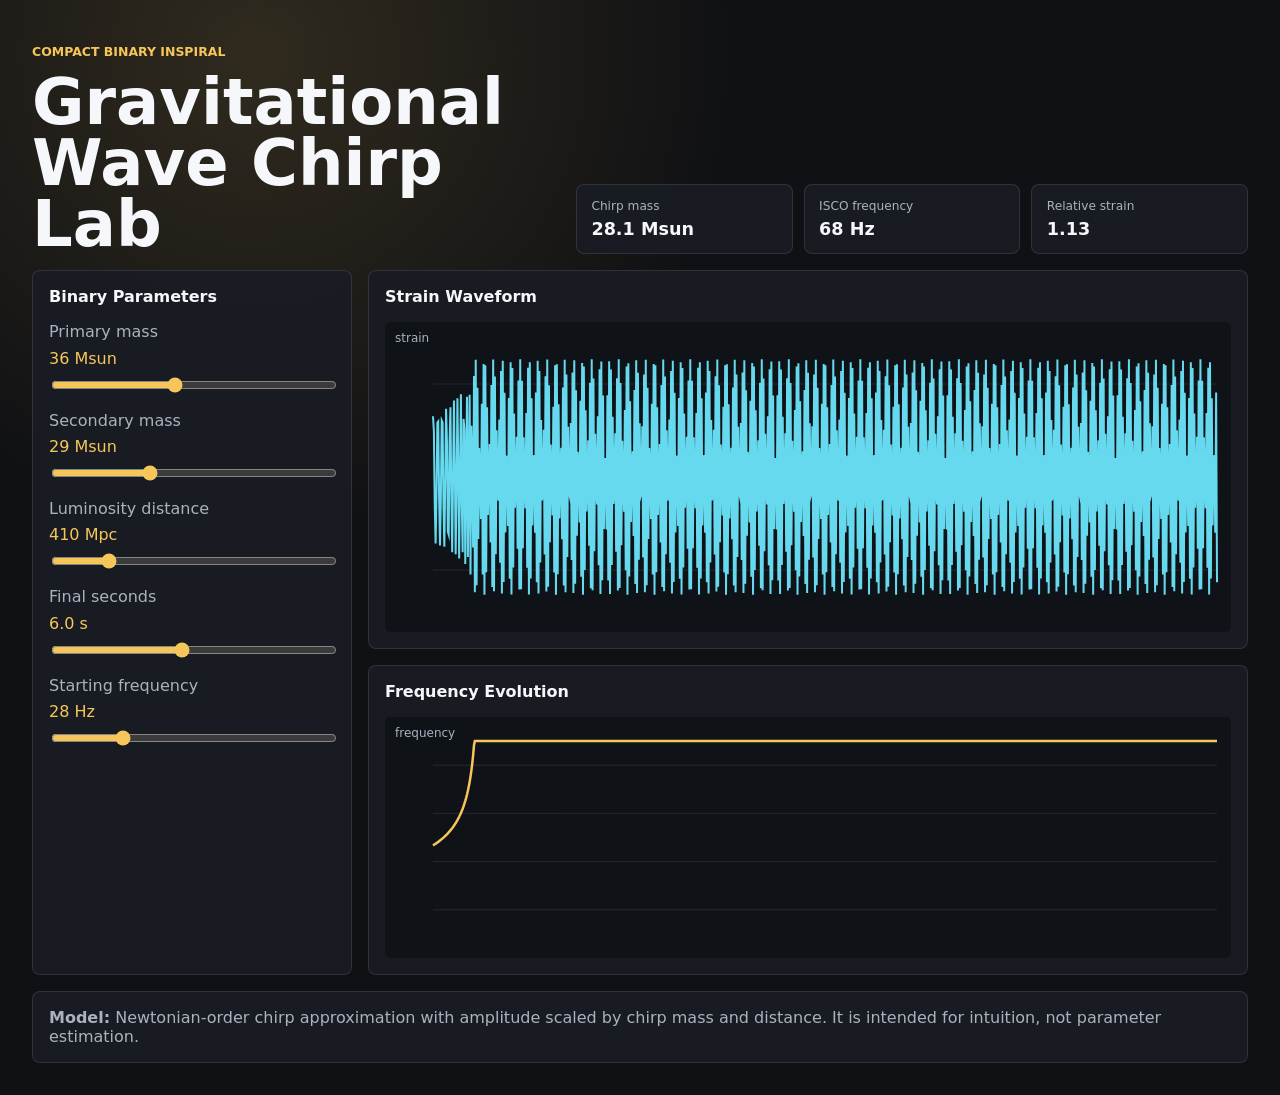
==== index.html @ 458474bb "Initial research lab release" ====
<!doctype html>
<html lang="en">
  <head>
    <meta charset="utf-8">
    <meta name="viewport" content="width=device-width, initial-scale=1">
    <meta name="description" content="Interactive gravitational-wave chirp simulator for compact binary inspirals.">
    <title>Gravitational Wave Chirp Lab</title>
    <link rel="stylesheet" href="assets/css/style.css">
  </head>
  <body>
    <main class="app">
      <section class="hero">
        <div>
          <p class="eyebrow">Compact Binary Inspiral</p>
          <h1>Gravitational Wave Chirp Lab</h1>
        </div>
        <div class="metrics">
          <p><span>Chirp mass</span><strong id="chirpMass">26.1 Msun</strong></p>
          <p><span>ISCO frequency</span><strong id="iscoFrequency">157 Hz</strong></p>
          <p><span>Relative strain</span><strong id="strain">1.00</strong></p>
        </div>
      </section>

      <section class="workspace">
        <aside class="panel">
          <h2>Binary Parameters</h2>
          <label>Primary mass <output id="m1Out">36 Msun</output><input id="m1" type="range" min="3" max="80" value="36" step="1"></label>
          <label>Secondary mass <output id="m2Out">29 Msun</output><input id="m2" type="range" min="3" max="80" value="29" step="1"></label>
          <label>Luminosity distance <output id="distanceOut">410 Mpc</output><input id="distance" type="range" min="50" max="2000" value="410" step="10"></label>
          <label>Final seconds <output id="durationOut">6.0 s</output><input id="duration" type="range" min="1" max="12" value="6" step="0.5"></label>
          <label>Starting frequency <output id="f0Out">28 Hz</output><input id="f0" type="range" min="12" max="80" value="28" step="1"></label>
        </aside>

        <section class="plots">
          <article class="panel">
            <h2>Strain Waveform</h2>
            <canvas id="waveCanvas" width="980" height="360"></canvas>
          </article>
          <article class="panel">
            <h2>Frequency Evolution</h2>
            <canvas id="freqCanvas" width="980" height="280"></canvas>
          </article>
        </section>
      </section>

      <section class="panel notes">
        <p><strong>Model:</strong> Newtonian-order chirp approximation with amplitude scaled by chirp mass and distance. It is intended for intuition, not parameter estimation.</p>
      </section>
    </main>
    <script src="assets/js/app.js"></script>
  </body>
</html>
---- assets/css/style.css ----
:root {
  color-scheme: dark;
  --bg: #101114;
  --panel: #191d24;
  --line: #343946;
  --text: #f5f7fb;
  --muted: #aab2bf;
  --gold: #f6c65b;
  --cyan: #66d9ef;
  --red: #ff6b6b;
}

* { box-sizing: border-box; }

body {
  margin: 0;
  background: radial-gradient(circle at 20% 5%, rgba(246, 198, 91, 0.14), transparent 30rem), var(--bg);
  color: var(--text);
  font-family: Inter, ui-sans-serif, system-ui, sans-serif;
}

.app { padding: clamp(1rem, 3vw, 2rem); }

.hero {
  display: grid;
  grid-template-columns: 1fr minmax(18rem, 42rem);
  gap: 1rem;
  align-items: end;
  margin-bottom: 1rem;
}

.eyebrow {
  color: var(--gold);
  font-size: 0.78rem;
  font-weight: 800;
  text-transform: uppercase;
}

h1 { margin: 0; font-size: clamp(2.2rem, 5vw, 4.8rem); line-height: 0.95; }
h2 { margin: 0 0 1rem; font-size: 1rem; }

.metrics {
  display: grid;
  grid-template-columns: repeat(3, 1fr);
  gap: 0.7rem;
}

.metrics p,
.panel {
  border: 1px solid rgba(255,255,255,0.1);
  border-radius: 8px;
  background: rgba(25, 29, 36, 0.94);
}

.metrics p { margin: 0; padding: 0.9rem; }
.metrics span { display: block; color: var(--muted); font-size: 0.76rem; }
.metrics strong { display: block; margin-top: 0.35rem; font-size: 1.1rem; }

.workspace {
  display: grid;
  grid-template-columns: 20rem 1fr;
  gap: 1rem;
}

.panel { padding: 1rem; overflow: hidden; }

label {
  display: grid;
  gap: 0.45rem;
  margin-bottom: 1rem;
  color: var(--muted);
}

output { color: var(--gold); float: right; }
input { width: 100%; accent-color: var(--gold); }

.plots { display: grid; gap: 1rem; }
canvas { width: 100%; height: auto; display: block; background: #0f1217; border-radius: 6px; }
.notes { margin-top: 1rem; color: var(--muted); }
.notes p { margin: 0; }

@media (max-width: 980px) {
  .hero, .workspace, .metrics { grid-template-columns: 1fr; }
}
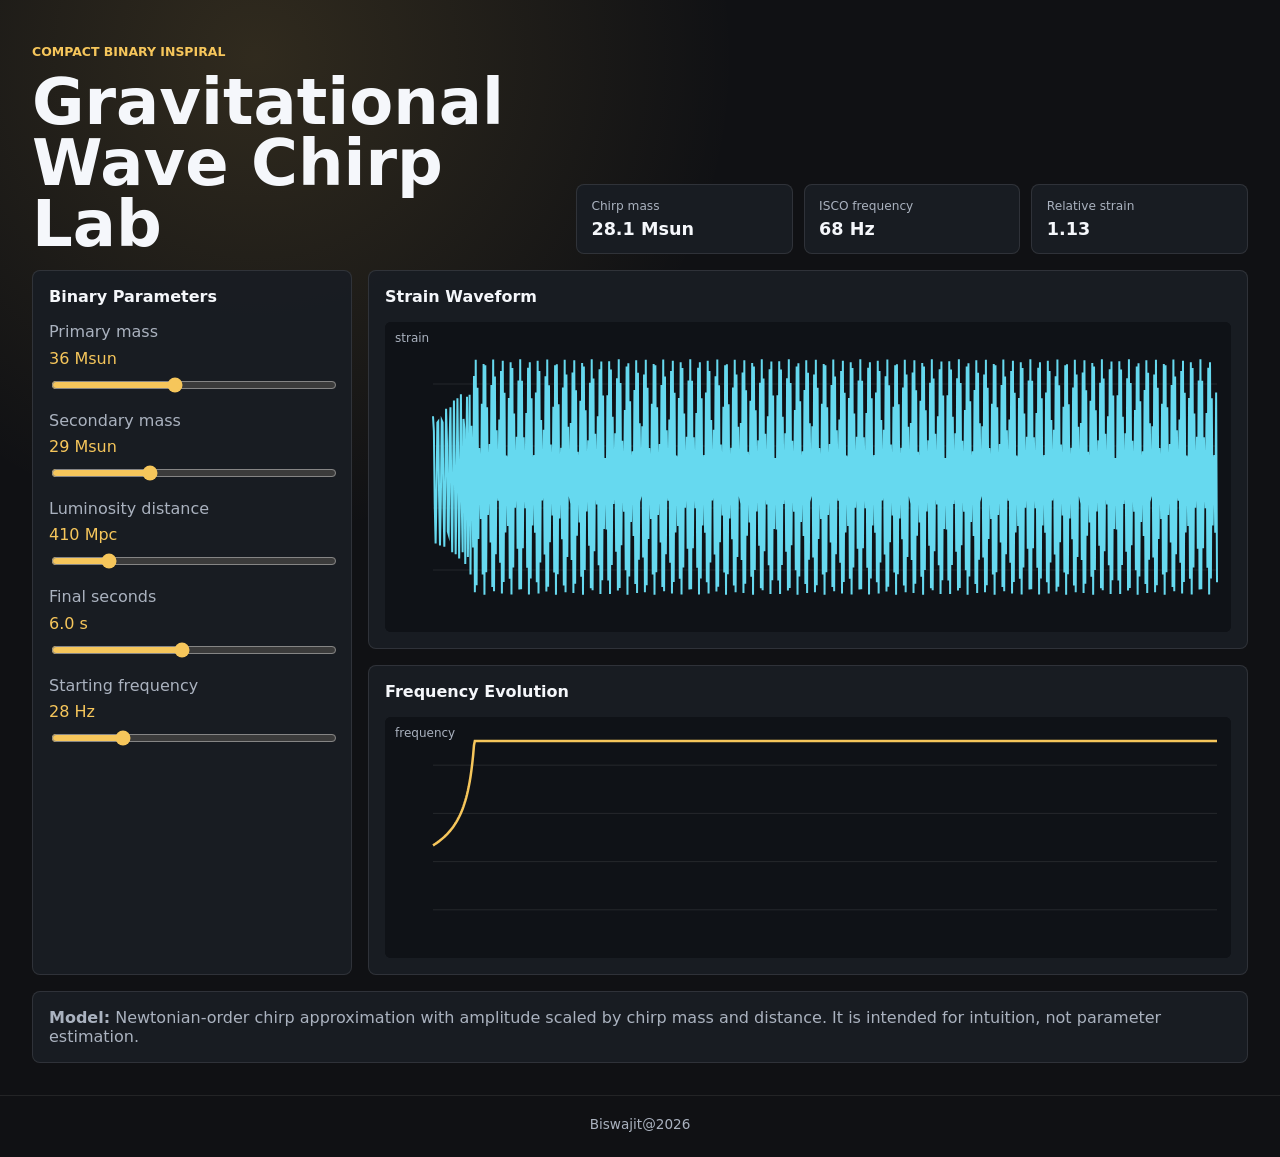
==== commit 86801213: "Add project footer" ====
--- a/index.html
+++ b/index.html
@@ -47,6 +47,7 @@
         <p><strong>Model:</strong> Newtonian-order chirp approximation with amplitude scaled by chirp mass and distance. It is intended for intuition, not parameter estimation.</p>
       </section>
     </main>
+    <footer class="site-footer">Biswajit@2026</footer>
     <script src="assets/js/app.js"></script>
   </body>
 </html>
--- a/assets/css/style.css
+++ b/assets/css/style.css
@@ -79,6 +79,14 @@
 .notes { margin-top: 1rem; color: var(--muted); }
 .notes p { margin: 0; }
 
+.site-footer {
+  padding: 1.2rem clamp(1rem, 3vw, 2rem) 1.6rem;
+  color: var(--muted);
+  font-size: 0.85rem;
+  text-align: center;
+  border-top: 1px solid rgba(255,255,255,0.08);
+}
+
 @media (max-width: 980px) {
   .hero, .workspace, .metrics { grid-template-columns: 1fr; }
 }
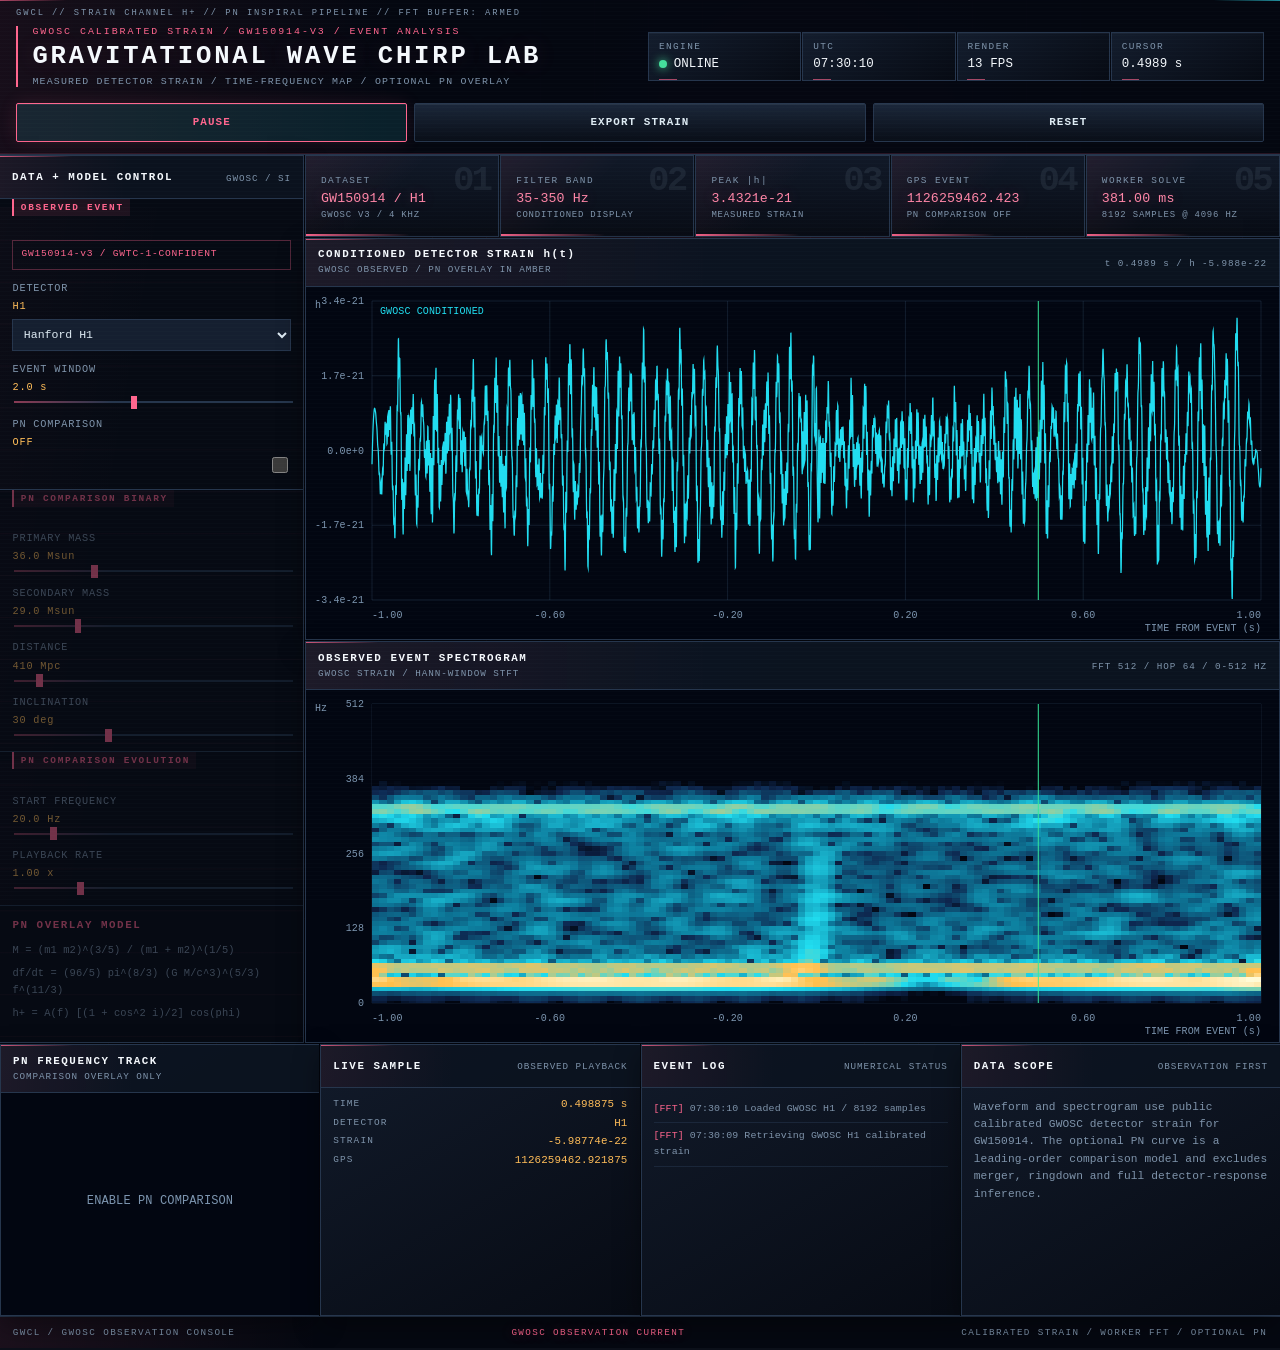
==== commit 498c4160: "Upgrade chirp lab with GWOSC data pipeline" ====
--- a/index.html
+++ b/index.html
@@ -3,51 +3,135 @@
   <head>
     <meta charset="utf-8">
     <meta name="viewport" content="width=device-width, initial-scale=1">
-    <meta name="description" content="Interactive gravitational-wave chirp simulator for compact binary inspirals.">
-    <title>Gravitational Wave Chirp Lab</title>
+    <meta name="theme-color" content="#0b0f19">
+    <meta name="description" content="GWOSC observation-led GW150914 strain laboratory with optional post-Newtonian inspiral comparison.">
+    <title>GW Chirp Lab | GWOSC Observation Console</title>
+    <link rel="icon" href="data:,">
     <link rel="stylesheet" href="assets/css/style.css">
+    <script src="assets/js/app.js" defer></script>
   </head>
   <body>
-    <main class="app">
-      <section class="hero">
-        <div>
-          <p class="eyebrow">Compact Binary Inspiral</p>
-          <h1>Gravitational Wave Chirp Lab</h1>
-        </div>
-        <div class="metrics">
-          <p><span>Chirp mass</span><strong id="chirpMass">26.1 Msun</strong></p>
-          <p><span>ISCO frequency</span><strong id="iscoFrequency">157 Hz</strong></p>
-          <p><span>Relative strain</span><strong id="strain">1.00</strong></p>
-        </div>
-      </section>
+    <div class="instrument">
+      <header class="command-bar">
+        <section class="brand">
+          <p>GWOSC CALIBRATED STRAIN / GW150914-V3 / EVENT ANALYSIS</p>
+          <h1>GRAVITATIONAL WAVE CHIRP LAB</h1>
+          <span>MEASURED DETECTOR STRAIN / TIME-FREQUENCY MAP / OPTIONAL PN OVERLAY</span>
+        </section>
+        <dl class="health">
+          <div><dt>ENGINE</dt><dd><i id="engine-light"></i><span id="engine-state">BOOT</span></dd></div>
+          <div><dt>UTC</dt><dd id="utc">--:--:--</dd></div>
+          <div><dt>RENDER</dt><dd id="fps">-- FPS</dd></div>
+          <div><dt>CURSOR</dt><dd id="cursor-time">-- s</dd></div>
+        </dl>
+        <nav>
+          <button id="play" class="active" type="button">PAUSE</button>
+          <button id="export" type="button">EXPORT STRAIN</button>
+          <button id="reset" type="button">RESET</button>
+        </nav>
+      </header>
 
-      <section class="workspace">
-        <aside class="panel">
-          <h2>Binary Parameters</h2>
-          <label>Primary mass <output id="m1Out">36 Msun</output><input id="m1" type="range" min="3" max="80" value="36" step="1"></label>
-          <label>Secondary mass <output id="m2Out">29 Msun</output><input id="m2" type="range" min="3" max="80" value="29" step="1"></label>
-          <label>Luminosity distance <output id="distanceOut">410 Mpc</output><input id="distance" type="range" min="50" max="2000" value="410" step="10"></label>
-          <label>Final seconds <output id="durationOut">6.0 s</output><input id="duration" type="range" min="1" max="12" value="6" step="0.5"></label>
-          <label>Starting frequency <output id="f0Out">28 Hz</output><input id="f0" type="range" min="12" max="80" value="28" step="1"></label>
+      <main class="layout">
+        <aside class="controls panel">
+          <header><h2>DATA + MODEL CONTROL</h2><span>GWOSC / SI</span></header>
+          <fieldset>
+            <legend>OBSERVED EVENT</legend>
+            <p class="dataset">GW150914-v3 / GWTC-1-CONFIDENT</p>
+            <label>DETECTOR <output id="detector-value">H1</output>
+              <select id="detector">
+                <option value="H1" selected>Hanford H1</option>
+                <option value="L1">Livingston L1</option>
+              </select>
+            </label>
+            <label>EVENT WINDOW <output id="window-value">2.0 s</output>
+              <input id="window" type="range" min="0.5" max="4" step="0.1" value="2">
+            </label>
+            <label>PN COMPARISON <output id="modelOverlay-value">OFF</output>
+              <input id="modelOverlay" type="checkbox">
+            </label>
+          </fieldset>
+          <fieldset class="model-parameters">
+            <legend>PN COMPARISON BINARY</legend>
+            <label>PRIMARY MASS <output id="mass1-value">36.0 Msun</output>
+              <input id="mass1" type="range" min="3" max="120" step="0.1" value="36">
+            </label>
+            <label>SECONDARY MASS <output id="mass2-value">29.0 Msun</output>
+              <input id="mass2" type="range" min="3" max="120" step="0.1" value="29">
+            </label>
+            <label>DISTANCE <output id="distance-value">410 Mpc</output>
+              <input id="distance" type="range" min="10" max="5000" step="10" value="410">
+            </label>
+            <label>INCLINATION <output id="inclination-value">30 deg</output>
+              <input id="inclination" type="range" min="0" max="90" step="1" value="30">
+            </label>
+          </fieldset>
+          <fieldset class="model-parameters">
+            <legend>PN COMPARISON EVOLUTION</legend>
+            <label>START FREQUENCY <output id="startFrequency-value">20.0 Hz</output>
+              <input id="startFrequency" type="range" min="5" max="120" step="0.5" value="20">
+            </label>
+            <label>PLAYBACK RATE <output id="playbackRate-value">1.00 x</output>
+              <input id="playbackRate" type="range" min="0.1" max="4" step="0.05" value="1">
+            </label>
+          </fieldset>
+          <section class="equations model-parameters">
+            <h2>PN OVERLAY MODEL</h2>
+            <p>M = (m1 m2)^(3/5) / (m1 + m2)^(1/5)</p>
+            <p>df/dt = (96/5) pi^(8/3) (G M/c^3)^(5/3) f^(11/3)</p>
+            <p>h+ = A(f) [(1 + cos^2 i)/2] cos(phi)</p>
+          </section>
         </aside>
 
-        <section class="plots">
-          <article class="panel">
-            <h2>Strain Waveform</h2>
-            <canvas id="waveCanvas" width="980" height="360"></canvas>
+        <section class="display">
+          <section class="metrics" aria-label="Derived source quantities">
+            <article><h2>DATASET</h2><strong id="chirp-mass">--</strong><span id="total-mass">GWOSC</span></article>
+            <article><h2>FILTER BAND</h2><strong id="isco">35-350 Hz</strong><span>CONDITIONED DISPLAY</span></article>
+            <article><h2>PEAK |h|</h2><strong id="peak-strain">--</strong><span>MEASURED STRAIN</span></article>
+            <article><h2>GPS EVENT</h2><strong id="final-frequency">--</strong><span id="termination">--</span></article>
+            <article><h2>WORKER SOLVE</h2><strong id="solve-time">-- ms</strong><span id="samples">-- SAMPLES</span></article>
+          </section>
+
+          <article class="plot panel waveform">
+            <header>
+              <div><h2>CONDITIONED DETECTOR STRAIN h(t)</h2><span>GWOSC OBSERVED / PN OVERLAY IN AMBER</span></div>
+              <p id="sample-cursor">--</p>
+            </header>
+            <canvas id="waveform" aria-label="Time-domain gravitational wave strain plot"></canvas>
           </article>
-          <article class="panel">
-            <h2>Frequency Evolution</h2>
-            <canvas id="freqCanvas" width="980" height="280"></canvas>
+          <article class="plot panel spectrogram">
+            <header>
+              <div><h2>OBSERVED EVENT SPECTROGRAM</h2><span>GWOSC STRAIN / HANN-WINDOW STFT</span></div>
+              <p id="spectrogram-meta">--</p>
+            </header>
+            <canvas id="spectrogram" aria-label="Frequency versus time gravitational wave spectrogram"></canvas>
           </article>
         </section>
-      </section>
 
-      <section class="panel notes">
-        <p><strong>Model:</strong> Newtonian-order chirp approximation with amplitude scaled by chirp mass and distance. It is intended for intuition, not parameter estimation.</p>
-      </section>
-    </main>
-    <footer class="site-footer">Biswajit@2026</footer>
-    <script src="assets/js/app.js"></script>
+        <aside class="diagnostics">
+          <article class="plot panel frequency">
+            <header><div><h2>PN FREQUENCY TRACK</h2><span>COMPARISON OVERLAY ONLY</span></div></header>
+            <canvas id="frequency" aria-label="Optional post-Newtonian inspiral frequency evolution"></canvas>
+          </article>
+          <article class="panel data">
+            <header><h2>LIVE SAMPLE</h2><span>OBSERVED PLAYBACK</span></header>
+            <dl>
+              <dt>TIME</dt><dd id="live-time">-- s</dd>
+              <dt>DETECTOR</dt><dd id="live-frequency">--</dd>
+              <dt>STRAIN</dt><dd id="live-strain">--</dd>
+              <dt>GPS</dt><dd id="live-dfdt">--</dd>
+            </dl>
+          </article>
+          <article class="panel log">
+            <header><h2>EVENT LOG</h2><span>NUMERICAL STATUS</span></header>
+            <ol id="events"><li>Initialising inspiral worker...</li></ol>
+          </article>
+          <article class="panel notice">
+            <header><h2>DATA SCOPE</h2><span>OBSERVATION FIRST</span></header>
+            <p>Waveform and spectrogram use public calibrated GWOSC detector strain for GW150914. The optional PN curve is a leading-order comparison model and excludes merger, ringdown and full detector-response inference.</p>
+          </article>
+        </aside>
+      </main>
+      <footer>GWCL / GWOSC OBSERVATION CONSOLE <span id="status">LOADING WORKER</span> CALIBRATED STRAIN / WORKER FFT / OPTIONAL PN</footer>
+    </div>
   </body>
 </html>
--- a/assets/css/style.css
+++ b/assets/css/style.css
@@ -1,92 +1,275 @@
 :root {
   color-scheme: dark;
-  --bg: #101114;
-  --panel: #191d24;
-  --line: #343946;
-  --text: #f5f7fb;
-  --muted: #aab2bf;
-  --gold: #f6c65b;
-  --cyan: #66d9ef;
-  --red: #ff6b6b;
+  --bg: #0b0f19;
+  --panel: #101725;
+  --raised: #151f30;
+  --line: #26364d;
+  --grid: rgba(81, 109, 143, 0.23);
+  --text: #deebf3;
+  --muted: #7f94ab;
+  --cyan: #32d5e6;
+  --amber: #ffbd59;
+  --pink: #ff668e;
+  --green: #45df9c;
+  --mono: "Roboto Mono", "Fira Code", "Cascadia Mono", Consolas, monospace;
 }
 
 * { box-sizing: border-box; }
+html, body { background: var(--bg); margin: 0; min-height: 100%; }
+body { color: var(--text); font-family: Inter, "Segoe UI", Arial, sans-serif; font-size: 14px; }
+.instrument { display: grid; grid-template-rows: auto minmax(0, 1fr) 2rem; min-height: 100vh; }
+.command-bar {
+  align-items: center;
+  background: #080d16;
+  border-bottom: 1px solid var(--line);
+  display: grid;
+  gap: 1rem;
+  grid-template-columns: minmax(25rem, 1fr) minmax(30rem, 0.9fr) auto;
+  padding: .8rem 1rem;
+}
+.brand p { color: var(--cyan); font: .62rem var(--mono); letter-spacing: .2em; margin: 0 0 .3rem; }
+.brand h1 { color: #f5f9fd; font: 600 clamp(1.25rem, 2vw, 1.7rem) var(--mono); letter-spacing: .11em; margin: 0; }
+.brand span { color: var(--muted); display: block; font: .62rem var(--mono); letter-spacing: .12em; margin-top: .3rem; }
+.health { display: grid; gap: 1px; grid-template-columns: repeat(4, 1fr); margin: 0; }
+.health div { background: var(--panel); border: 1px solid var(--line); padding: .52rem .62rem; }
+.health dt, .metrics h2 { color: var(--muted); font: .59rem var(--mono); letter-spacing: .15em; margin-bottom: .32rem; }
+.health dd { align-items: center; color: #f5f9fd; display: flex; font: .78rem var(--mono); gap: .42rem; margin: 0; white-space: nowrap; }
+#engine-light { background: var(--muted); border-radius: 50%; display: inline-block; height: .5rem; width: .5rem; }
+#engine-light.online { background: var(--green); box-shadow: 0 0 10px var(--green); }
+#engine-light.busy { background: var(--amber); box-shadow: 0 0 10px var(--amber); }
+#engine-light.failed { background: var(--pink); }
+nav { display: grid; gap: .4rem; grid-template-columns: repeat(3, auto); }
+button {
+  background: var(--raised); border: 1px solid var(--line); border-radius: 2px; color: var(--text);
+  cursor: pointer; font: 700 .68rem var(--mono); height: 2.45rem; letter-spacing: .1em; padding: 0 .8rem;
+}
+button:hover { border-color: var(--cyan); }
+button.active { border-color: var(--cyan); color: var(--cyan); background: rgba(50, 213, 230, .12); }
+.layout { display: grid; gap: 1px; grid-template-columns: 19.5rem minmax(40rem, 1fr) 21rem; min-height: 0; }
+.panel { background: var(--panel); border: 1px solid var(--line); min-width: 0; }
+.panel header {
+  align-items: center; background: rgba(21,31,48,.76); border-bottom: 1px solid var(--line);
+  display: flex; justify-content: space-between; min-height: 2.65rem; padding: .6rem .75rem;
+}
+.panel h2 { color: #f5f9fd; font: 600 .68rem var(--mono); letter-spacing: .14em; margin: 0; }
+.panel header span, .panel header p { color: var(--muted); font: .58rem var(--mono); letter-spacing: .1em; margin: .12rem 0 0; }
+.controls { background: #080d16; border-left: 0; overflow: auto; }
+fieldset { border: 0; border-bottom: 1px solid var(--line); margin: 0; padding: .82rem .78rem; }
+legend { color: var(--cyan); font: 600 .59rem var(--mono); letter-spacing: .18em; padding: 0; }
+label { color: var(--muted); display: grid; font: .64rem var(--mono); gap: .38rem; letter-spacing: .08em; margin-top: .78rem; }
+output { color: var(--amber); float: right; font-variant-numeric: tabular-nums; }
+input[type=range] { appearance: none; background: var(--line); height: 2px; width: 100%; }
+input[type=range]::-webkit-slider-thumb { appearance: none; background: var(--cyan); height: .82rem; width: .42rem; }
+input[type=range]::-moz-range-thumb { background: var(--cyan); border: 0; border-radius: 0; height: .82rem; width: .42rem; }
+select {
+  background: var(--raised); border: 1px solid var(--line); color: var(--text); font: .72rem var(--mono);
+  height: 2rem; padding: 0 .4rem; width: 100%;
+}
+.equations { padding: .85rem .78rem; }
+.equations h2 { color: var(--cyan); margin-bottom: .65rem; }
+.equations p { color: var(--muted); font: .65rem/1.6 var(--mono); margin: .42rem 0; }
+.display { display: grid; gap: 1px; grid-template-rows: auto minmax(17rem, 1fr) minmax(17rem, 1fr); min-height: 0; }
+.metrics { background: #080d16; display: grid; gap: 1px; grid-template-columns: repeat(5, 1fr); }
+.metrics article { background: var(--panel); border: 1px solid var(--line); padding: .68rem .76rem; }
+.metrics strong { color: var(--cyan); display: block; font: 500 clamp(.83rem, 1vw, 1.03rem) var(--mono); white-space: nowrap; }
+.metrics span { color: var(--muted); display: block; font: .56rem var(--mono); letter-spacing: .09em; margin-top: .25rem; white-space: nowrap; }
+.plot { display: grid; grid-template-rows: auto minmax(0, 1fr); min-height: 0; }
+canvas { contain: strict; display: block; height: 100%; min-height: 0; width: 100%; }
+.diagnostics { display: grid; gap: 1px; grid-template-rows: minmax(15rem, 1fr) auto minmax(11rem, .8fr) auto; min-height: 0; }
+.diagnostics .panel { border-right: 0; }
+.data dl { display: grid; font-family: var(--mono); grid-template-columns: auto 1fr; margin: 0; padding: .65rem .75rem; row-gap: .42rem; }
+.data dt { color: var(--muted); font-size: .59rem; letter-spacing: .12em; }
+.data dd { color: var(--amber); font-size: .68rem; margin: 0; text-align: right; }
+.log { display: grid; grid-template-rows: auto minmax(0,1fr); min-height: 0; }
+.log ol { color: var(--muted); font: .62rem/1.65 var(--mono); list-style: none; margin: 0; overflow: auto; padding: .55rem .75rem; }
+.log li { border-bottom: 1px solid rgba(38,54,77,.55); padding: .3rem 0; }
+.log li::before { color: var(--green); content: "> "; }
+.notice p { color: var(--muted); font-size: .7rem; line-height: 1.55; margin: 0; padding: .7rem .75rem; }
+footer {
+  align-items: center; background: #080d16; border-top: 1px solid var(--line); color: var(--muted);
+  display: flex; font: .58rem var(--mono); justify-content: space-between; letter-spacing: .15em; padding: 0 .8rem;
+}
+footer span { color: var(--cyan); }
+@media (max-width: 1300px) {
+  .command-bar { grid-template-columns: 1fr 1fr; }
+  nav { grid-column: 1 / -1; }
+  .layout { grid-template-columns: 19rem 1fr; }
+  .diagnostics { grid-column: 1 / -1; grid-template-columns: repeat(4, 1fr); grid-template-rows: 17rem; }
+}
+@media (max-width: 900px) {
+  .command-bar, .layout, .diagnostics { display: block; }
+  .health, .metrics { grid-template-columns: repeat(2, 1fr); margin-top: .8rem; }
+  nav { margin-top: .8rem; }
+  .plot canvas { height: 19rem; }
+}
 
+:root {
+  --accent: #ff668e;
+  --accent-rgb: 255, 102, 142;
+  --console-black: #050811;
+}
 body {
-  margin: 0;
-  background: radial-gradient(circle at 20% 5%, rgba(246, 198, 91, 0.14), transparent 30rem), var(--bg);
-  color: var(--text);
-  font-family: Inter, ui-sans-serif, system-ui, sans-serif;
-}
-
-.app { padding: clamp(1rem, 3vw, 2rem); }
-
-.hero {
-  display: grid;
-  grid-template-columns: 1fr minmax(18rem, 42rem);
-  gap: 1rem;
-  align-items: end;
-  margin-bottom: 1rem;
-}
-
-.eyebrow {
-  color: var(--gold);
-  font-size: 0.78rem;
-  font-weight: 800;
-  text-transform: uppercase;
-}
-
-h1 { margin: 0; font-size: clamp(2.2rem, 5vw, 4.8rem); line-height: 0.95; }
-h2 { margin: 0 0 1rem; font-size: 1rem; }
-
-.metrics {
-  display: grid;
-  grid-template-columns: repeat(3, 1fr);
-  gap: 0.7rem;
-}
-
-.metrics p,
+  background: var(--console-black);
+  font-family: var(--mono);
+  letter-spacing: .008em;
+}
+body::before {
+  background: repeating-linear-gradient(0deg, rgba(169,213,229,.024) 0, rgba(169,213,229,.024) 1px, transparent 1px, transparent 4px);
+  content: "";
+  inset: 0;
+  mix-blend-mode: screen;
+  opacity: .44;
+  pointer-events: none;
+  position: fixed;
+  z-index: 90;
+}
+.instrument {
+  background:
+    radial-gradient(circle at 63% 11%, rgba(var(--accent-rgb),.12), transparent 29rem),
+    radial-gradient(circle at 82% 75%, rgba(50,213,230,.055), transparent 31rem),
+    linear-gradient(90deg, rgba(var(--accent-rgb),.035) 1px, transparent 1px) 0 0 / 54px 54px,
+    linear-gradient(rgba(var(--accent-rgb),.026) 1px, transparent 1px) 0 0 / 54px 54px,
+    var(--console-black);
+  isolation: isolate;
+  position: relative;
+}
+.instrument::after {
+  background:
+    linear-gradient(90deg, var(--accent), transparent 22%) left top / 19rem 1px no-repeat,
+    linear-gradient(270deg, var(--cyan), transparent 22%) right top / 19rem 1px no-repeat;
+  content: "";
+  inset: 0;
+  opacity: .65;
+  pointer-events: none;
+  position: absolute;
+  z-index: 5;
+}
+.command-bar {
+  background: linear-gradient(90deg, rgba(var(--accent-rgb),.075), transparent 31%), rgba(5,8,17,.98);
+  box-shadow: inset 0 -1px 0 rgba(var(--accent-rgb),.14), 0 10px 30px rgba(0,0,0,.34);
+  padding-top: 1.62rem;
+  position: relative;
+}
+.command-bar::before {
+  color: var(--muted);
+  content: "GWCL // STRAIN CHANNEL H+ // PN INSPIRAL PIPELINE // FFT BUFFER: ARMED";
+  font: .55rem var(--mono);
+  left: 1rem;
+  letter-spacing: .22em;
+  position: absolute;
+  top: .48rem;
+}
+.brand {
+  border-left: 2px solid var(--accent);
+  padding-left: .9rem;
+}
+.brand p, .equations h2 { color: var(--accent); }
+.brand h1 { text-shadow: 0 0 23px rgba(var(--accent-rgb),.14); }
+.health div {
+  background: linear-gradient(145deg, rgba(21,31,48,.9), rgba(7,11,20,.95));
+  box-shadow: inset 0 1px 0 rgba(200,220,235,.045);
+  position: relative;
+}
+.health div::after {
+  background: var(--accent);
+  bottom: 0;
+  content: "";
+  height: 1px;
+  left: .62rem;
+  opacity: .62;
+  position: absolute;
+  width: 1.1rem;
+}
+button {
+  background: linear-gradient(180deg, rgba(28,40,59,.97), rgba(9,14,24,.98));
+  box-shadow: inset 0 1px 0 rgba(210,230,238,.07);
+}
+button.active, button:hover {
+  border-color: var(--accent);
+  box-shadow: 0 0 18px rgba(var(--accent-rgb),.12), inset 0 1px 0 rgba(230,240,246,.08);
+  color: var(--accent);
+}
 .panel {
-  border: 1px solid rgba(255,255,255,0.1);
-  border-radius: 8px;
-  background: rgba(25, 29, 36, 0.94);
-}
-
-.metrics p { margin: 0; padding: 0.9rem; }
-.metrics span { display: block; color: var(--muted); font-size: 0.76rem; }
-.metrics strong { display: block; margin-top: 0.35rem; font-size: 1.1rem; }
-
-.workspace {
-  display: grid;
-  grid-template-columns: 20rem 1fr;
-  gap: 1rem;
-}
-
-.panel { padding: 1rem; overflow: hidden; }
-
-label {
-  display: grid;
-  gap: 0.45rem;
-  margin-bottom: 1rem;
-  color: var(--muted);
-}
-
-output { color: var(--gold); float: right; }
-input { width: 100%; accent-color: var(--gold); }
-
-.plots { display: grid; gap: 1rem; }
-canvas { width: 100%; height: auto; display: block; background: #0f1217; border-radius: 6px; }
-.notes { margin-top: 1rem; color: var(--muted); }
-.notes p { margin: 0; }
-
-.site-footer {
-  padding: 1.2rem clamp(1rem, 3vw, 2rem) 1.6rem;
-  color: var(--muted);
-  font-size: 0.85rem;
-  text-align: center;
-  border-top: 1px solid rgba(255,255,255,0.08);
-}
-
-@media (max-width: 980px) {
-  .hero, .workspace, .metrics { grid-template-columns: 1fr; }
-}
+  background: linear-gradient(150deg, rgba(18,27,43,.98), rgba(7,11,20,.98));
+  box-shadow: inset 0 1px 0 rgba(185,210,224,.035), 0 10px 25px rgba(0,0,0,.38);
+  overflow: hidden;
+  position: relative;
+}
+.panel::before {
+  background: linear-gradient(90deg, var(--accent), transparent 4.5rem);
+  content: "";
+  height: 1px;
+  left: 0;
+  opacity: .78;
+  position: absolute;
+  top: 0;
+  width: 7.5rem;
+  z-index: 1;
+}
+.panel header {
+  background: linear-gradient(90deg, rgba(var(--accent-rgb),.07), transparent 42%), rgba(12,19,32,.9);
+}
+.controls {
+  background: linear-gradient(rgba(var(--accent-rgb),.026) 1px, transparent 1px) 0 0 / 100% 2.62rem, #060a13;
+  scrollbar-color: var(--line) var(--console-black);
+  scrollbar-width: thin;
+}
+fieldset { background: linear-gradient(100deg, rgba(var(--accent-rgb),.024), transparent 49%); }
+legend {
+  background: rgba(var(--accent-rgb),.095);
+  border-left: 2px solid var(--accent);
+  color: var(--accent);
+  padding: .18rem .4rem;
+}
+input[type=range] { background: linear-gradient(90deg, rgba(var(--accent-rgb),.52), var(--line) 35%); }
+input[type=range]::-webkit-slider-thumb { background: var(--accent); }
+input[type=range]::-moz-range-thumb { background: var(--accent); }
+.metrics { counter-reset: gw-metric; }
+.metrics article {
+  background: linear-gradient(135deg, rgba(var(--accent-rgb),.075), transparent 46%), linear-gradient(180deg, rgba(17,25,40,.98), rgba(8,12,21,.98));
+  min-height: 5.08rem;
+  overflow: hidden;
+  padding-left: .94rem;
+  position: relative;
+}
+.metrics article::before {
+  color: rgba(127,148,171,.13);
+  content: "0" counter(gw-metric);
+  counter-increment: gw-metric;
+  font: 700 2.24rem var(--mono);
+  letter-spacing: -.08em;
+  position: absolute;
+  right: .5rem;
+  top: .22rem;
+}
+.metrics article::after {
+  background: linear-gradient(90deg, var(--accent), transparent);
+  bottom: 0;
+  content: "";
+  height: 2px;
+  left: 0;
+  position: absolute;
+  width: 54%;
+}
+.metrics strong {
+  color: #ff86a7;
+  position: relative;
+  text-shadow: 0 0 13px rgba(var(--accent-rgb),.27);
+  z-index: 1;
+}
+canvas {
+  background: radial-gradient(circle at center, rgba(var(--accent-rgb),.027), transparent 70%);
+  filter: contrast(1.05) saturate(1.1);
+}
+.log li::before { content: "[FFT] "; color: var(--accent); }
+footer {
+  background: linear-gradient(90deg, rgba(var(--accent-rgb),.09), transparent 25%), var(--console-black);
+  box-shadow: 0 -8px 22px rgba(0,0,0,.26);
+}
+footer span { color: var(--accent); text-shadow: 0 0 12px rgba(var(--accent-rgb),.36); }
+@media (max-width: 900px) { .command-bar { padding-top: 1.95rem; } }
+/* Observation/model separation */
+.dataset { border:1px solid rgba(255,102,147,.3); color:var(--accent,#ff6693); font:.6rem/1.55 var(--mono); letter-spacing:.08em; margin:.68rem 0 .35rem; padding:.42rem .5rem; }
+.model-parameters { opacity:.43; transition:opacity .16s ease; }
+.model-parameters.active { opacity:1; }
+input[type="checkbox"] { accent-color:var(--accent,#ff6693); height:1rem; justify-self:end; width:1rem; }
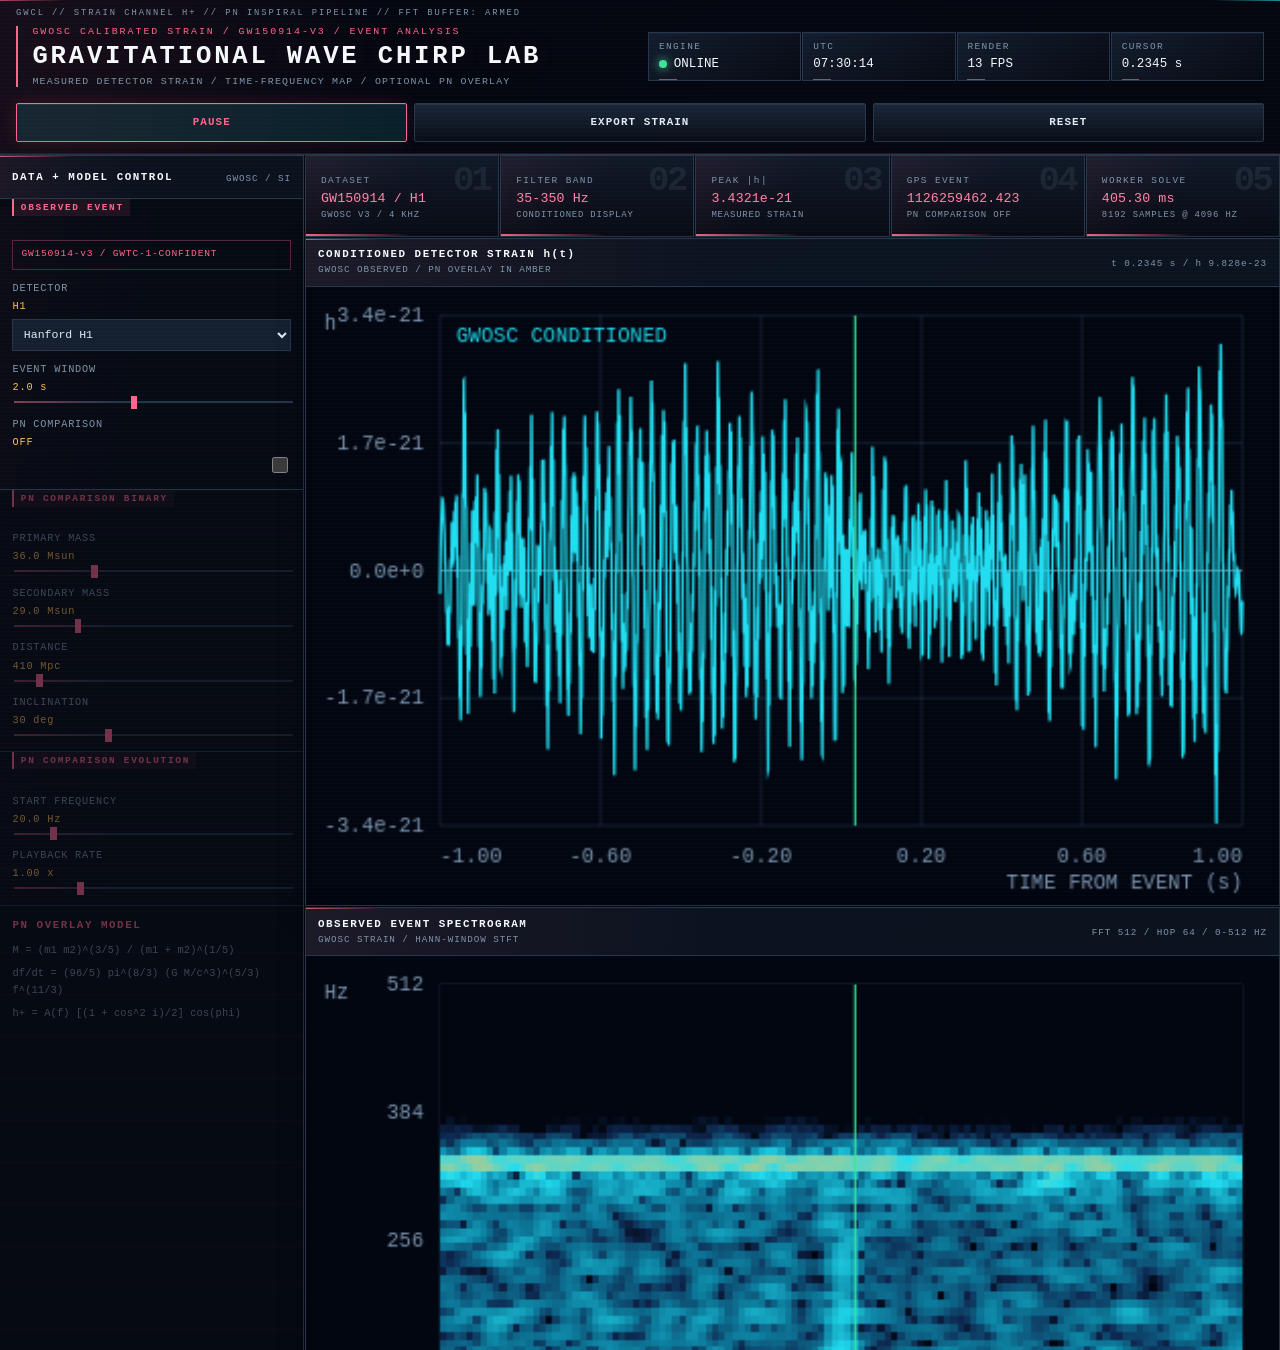
==== commit db0509eb: "Add portfolio, GitHub, LinkedIn and ORCID links to footer" ====
--- a/index.html
+++ b/index.html
@@ -131,7 +131,14 @@
           </article>
         </aside>
       </main>
-      <footer>GWCL / GWOSC OBSERVATION CONSOLE <span id="status">LOADING WORKER</span> CALIBRATED STRAIN / WORKER FFT / OPTIONAL PN</footer>
+      <footer>GWCL / GWOSC OBSERVATION CONSOLE <span id="status">LOADING WORKER</span> CALIBRATED STRAIN / WORKER FFT / OPTIONAL PN
+        <nav class="site-links">
+          <a href="https://biswajit1999.github.io/Biswajit_Jana.github.io/" target="_blank" rel="noopener">PORTFOLIO</a>
+          <a href="https://github.com/Biswajit1999" target="_blank" rel="noopener">GITHUB</a>
+          <a href="https://www.linkedin.com/in/biswajit-jana-27011a151/" target="_blank" rel="noopener">LINKEDIN</a>
+          <a href="https://orcid.org/0009-0002-2411-1891" target="_blank" rel="noopener">ORCID</a>
+        </nav>
+      </footer>
     </div>
   </body>
 </html>
--- a/assets/css/style.css
+++ b/assets/css/style.css
@@ -90,6 +90,7 @@
   display: flex; font: .58rem var(--mono); justify-content: space-between; letter-spacing: .15em; padding: 0 .8rem;
 }
 footer span { color: var(--cyan); }
+.site-links { display: flex; gap: .8rem; } .site-links a { color: var(--muted); text-decoration: none; } .site-links a:hover { color: var(--cyan); }
 @media (max-width: 1300px) {
   .command-bar { grid-template-columns: 1fr 1fr; }
   nav { grid-column: 1 / -1; }
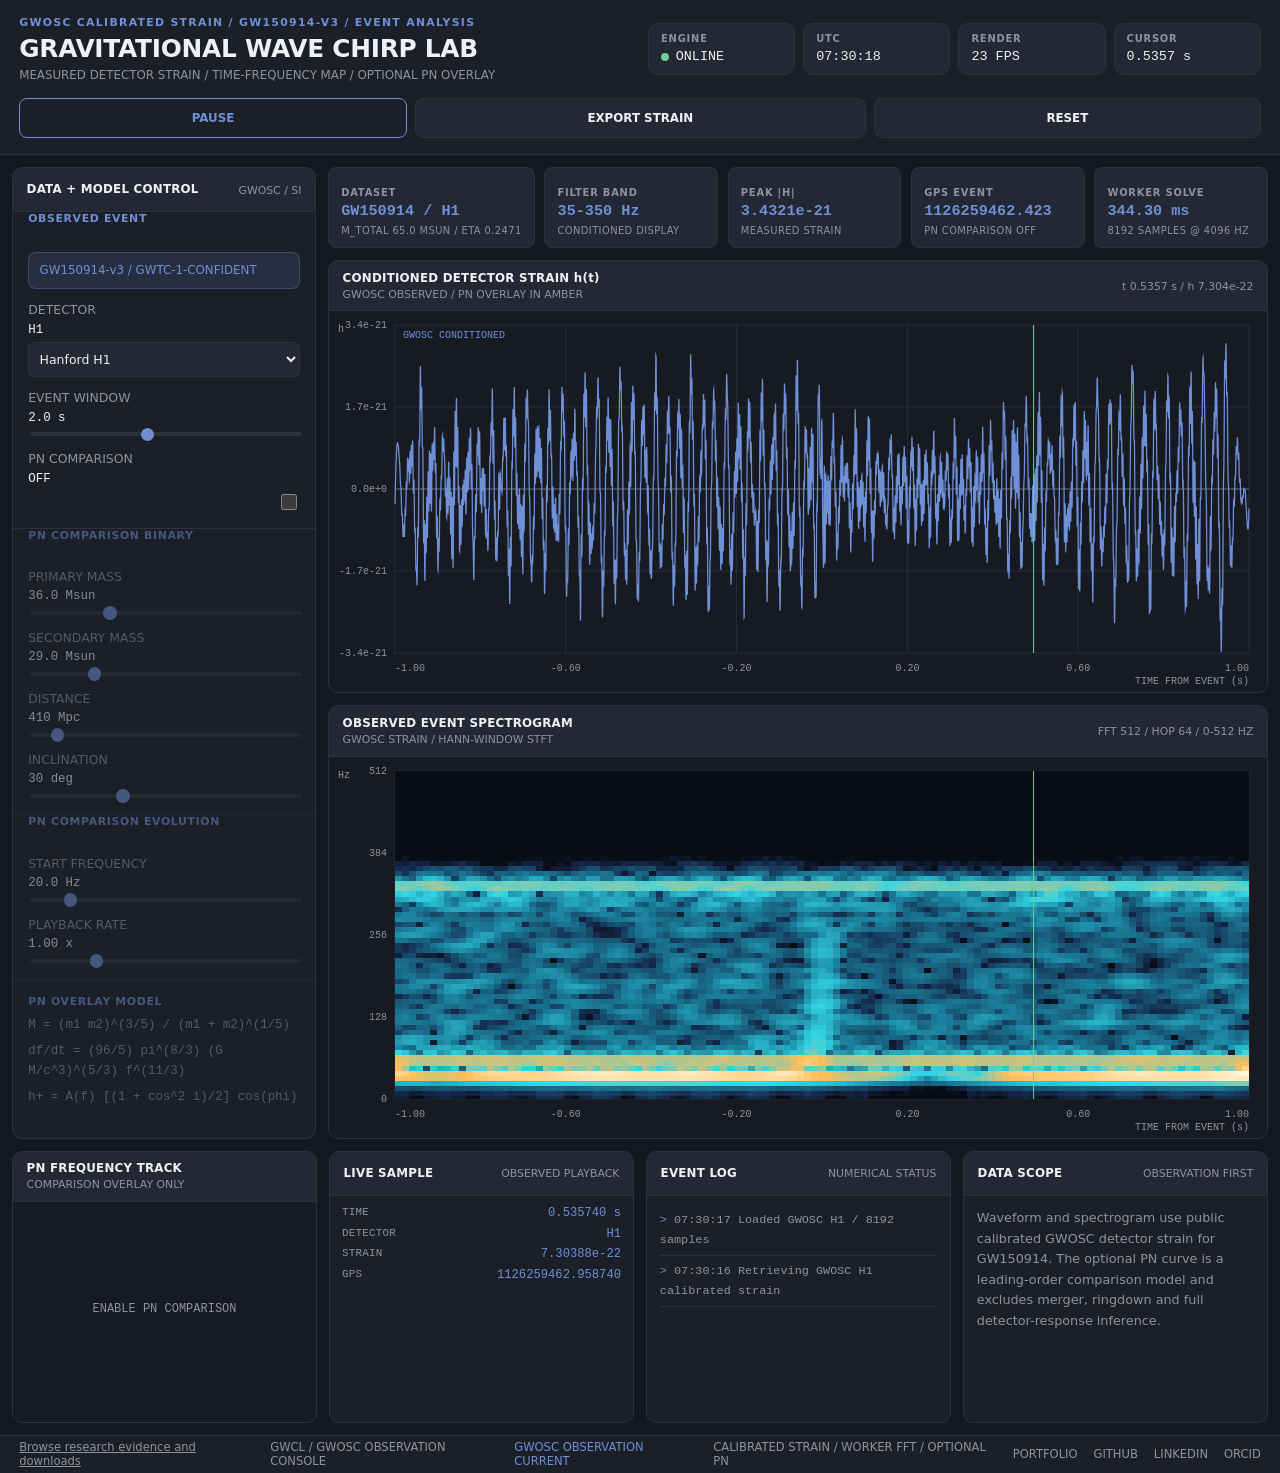
==== commit 9b37300f: "Make the research figures and data downloadable from an evidence browser" ====
--- a/index.html
+++ b/index.html
@@ -131,7 +131,9 @@
           </article>
         </aside>
       </main>
-      <footer>GWCL / GWOSC OBSERVATION CONSOLE <span id="status">LOADING WORKER</span> CALIBRATED STRAIN / WORKER FFT / OPTIONAL PN
+      <footer>
+  <p><a href="evidence.html" style="color:inherit;text-decoration:underline">Browse research evidence and downloads</a></p>
+GWCL / GWOSC OBSERVATION CONSOLE <span id="status">LOADING WORKER</span> CALIBRATED STRAIN / WORKER FFT / OPTIONAL PN
         <nav class="site-links">
           <a href="https://biswajit1999.github.io/Biswajit_Jana.github.io/" target="_blank" rel="noopener">PORTFOLIO</a>
           <a href="https://github.com/Biswajit1999" target="_blank" rel="noopener">GITHUB</a>
--- a/assets/css/style.css
+++ b/assets/css/style.css
@@ -1,96 +1,119 @@
 :root {
   color-scheme: dark;
-  --bg: #0b0f19;
-  --panel: #101725;
-  --raised: #151f30;
-  --line: #26364d;
-  --grid: rgba(81, 109, 143, 0.23);
-  --text: #deebf3;
-  --muted: #7f94ab;
-  --cyan: #32d5e6;
-  --amber: #ffbd59;
-  --pink: #ff668e;
-  --green: #45df9c;
-  --mono: "Roboto Mono", "Fira Code", "Cascadia Mono", Consolas, monospace;
+  --bg: #14171d;
+  --panel: #1b1f27;
+  --raised: #232834;
+  --line: #2c313d;
+  --text: #eef1f6;
+  --muted: #8b93a3;
+  --cyan: #6f8fd6;
+  --amber: #f2b866;
+  --pink: #e8778a;
+  --green: #6fcf97;
+  --sans: "Inter", "Segoe UI", system-ui, -apple-system, Arial, sans-serif;
+  --mono: "IBM Plex Mono", "Roboto Mono", "Fira Code", Consolas, monospace;
 }
 
 * { box-sizing: border-box; }
 html, body { background: var(--bg); margin: 0; min-height: 100%; }
-body { color: var(--text); font-family: Inter, "Segoe UI", Arial, sans-serif; font-size: 14px; }
-.instrument { display: grid; grid-template-rows: auto minmax(0, 1fr) 2rem; min-height: 100vh; }
+body { color: var(--text); font-family: var(--sans); font-size: 14px; }
+.instrument { display: grid; grid-template-rows: auto minmax(0, 1fr) 2.4rem; min-height: 100vh; }
+
 .command-bar {
   align-items: center;
-  background: #080d16;
+  background: var(--panel);
   border-bottom: 1px solid var(--line);
   display: grid;
   gap: 1rem;
   grid-template-columns: minmax(25rem, 1fr) minmax(30rem, 0.9fr) auto;
-  padding: .8rem 1rem;
+  padding: 1rem 1.2rem;
 }
-.brand p { color: var(--cyan); font: .62rem var(--mono); letter-spacing: .2em; margin: 0 0 .3rem; }
-.brand h1 { color: #f5f9fd; font: 600 clamp(1.25rem, 2vw, 1.7rem) var(--mono); letter-spacing: .11em; margin: 0; }
-.brand span { color: var(--muted); display: block; font: .62rem var(--mono); letter-spacing: .12em; margin-top: .3rem; }
-.health { display: grid; gap: 1px; grid-template-columns: repeat(4, 1fr); margin: 0; }
-.health div { background: var(--panel); border: 1px solid var(--line); padding: .52rem .62rem; }
-.health dt, .metrics h2 { color: var(--muted); font: .59rem var(--mono); letter-spacing: .15em; margin-bottom: .32rem; }
-.health dd { align-items: center; color: #f5f9fd; display: flex; font: .78rem var(--mono); gap: .42rem; margin: 0; white-space: nowrap; }
+.brand p { color: var(--cyan); font: 600 .68rem var(--sans); letter-spacing: .12em; margin: 0 0 .3rem; text-transform: uppercase; }
+.brand h1 { color: var(--text); font: 600 clamp(1.2rem, 2vw, 1.55rem) var(--sans); letter-spacing: -.01em; margin: 0; }
+.brand span { color: var(--muted); display: block; font: .74rem var(--sans); margin-top: .3rem; }
+
+.health { display: grid; gap: .5rem; grid-template-columns: repeat(4, 1fr); margin: 0; }
+.health div { background: var(--raised); border: 1px solid var(--line); border-radius: 10px; padding: .6rem .75rem; }
+.health dt, .metrics h2 { color: var(--muted); font: 600 .62rem var(--sans); letter-spacing: .08em; margin-bottom: .3rem; text-transform: uppercase; }
+.health dd { align-items: center; color: var(--text); display: flex; font: .84rem var(--mono); gap: .42rem; margin: 0; white-space: nowrap; }
+
 #engine-light { background: var(--muted); border-radius: 50%; display: inline-block; height: .5rem; width: .5rem; }
-#engine-light.online { background: var(--green); box-shadow: 0 0 10px var(--green); }
-#engine-light.busy { background: var(--amber); box-shadow: 0 0 10px var(--amber); }
+#engine-light.online { background: var(--green); }
+#engine-light.busy { background: var(--amber); }
 #engine-light.failed { background: var(--pink); }
-nav { display: grid; gap: .4rem; grid-template-columns: repeat(3, auto); }
+
+nav { display: grid; gap: .5rem; grid-template-columns: repeat(3, auto); }
 button {
-  background: var(--raised); border: 1px solid var(--line); border-radius: 2px; color: var(--text);
-  cursor: pointer; font: 700 .68rem var(--mono); height: 2.45rem; letter-spacing: .1em; padding: 0 .8rem;
+  background: var(--raised); border: 1px solid var(--line); border-radius: 8px; color: var(--text);
+  cursor: pointer; font: 600 .74rem var(--sans); height: 2.5rem; padding: 0 .9rem;
+  transition: border-color .12s ease, color .12s ease;
 }
-button:hover { border-color: var(--cyan); }
-button.active { border-color: var(--cyan); color: var(--cyan); background: rgba(50, 213, 230, .12); }
-.layout { display: grid; gap: 1px; grid-template-columns: 19.5rem minmax(40rem, 1fr) 21rem; min-height: 0; }
-.panel { background: var(--panel); border: 1px solid var(--line); min-width: 0; }
+button:hover { border-color: var(--cyan); color: var(--cyan); }
+button.active { border-color: var(--cyan); color: var(--cyan); background: var(--panel); }
+
+.layout { display: grid; gap: .75rem; grid-template-columns: 20rem minmax(38rem, 1fr) 21rem; min-height: 0; padding: .75rem; }
+.panel { background: var(--panel); border: 1px solid var(--line); border-radius: 10px; min-width: 0; overflow: hidden; }
 .panel header {
-  align-items: center; background: rgba(21,31,48,.76); border-bottom: 1px solid var(--line);
-  display: flex; justify-content: space-between; min-height: 2.65rem; padding: .6rem .75rem;
+  align-items: center; background: var(--raised); border-bottom: 1px solid var(--line);
+  display: flex; justify-content: space-between; min-height: 2.75rem; padding: .6rem .85rem;
 }
-.panel h2 { color: #f5f9fd; font: 600 .68rem var(--mono); letter-spacing: .14em; margin: 0; }
-.panel header span, .panel header p { color: var(--muted); font: .58rem var(--mono); letter-spacing: .1em; margin: .12rem 0 0; }
-.controls { background: #080d16; border-left: 0; overflow: auto; }
-fieldset { border: 0; border-bottom: 1px solid var(--line); margin: 0; padding: .82rem .78rem; }
-legend { color: var(--cyan); font: 600 .59rem var(--mono); letter-spacing: .18em; padding: 0; }
-label { color: var(--muted); display: grid; font: .64rem var(--mono); gap: .38rem; letter-spacing: .08em; margin-top: .78rem; }
-output { color: var(--amber); float: right; font-variant-numeric: tabular-nums; }
-input[type=range] { appearance: none; background: var(--line); height: 2px; width: 100%; }
-input[type=range]::-webkit-slider-thumb { appearance: none; background: var(--cyan); height: .82rem; width: .42rem; }
-input[type=range]::-moz-range-thumb { background: var(--cyan); border: 0; border-radius: 0; height: .82rem; width: .42rem; }
+.panel h2 { color: var(--text); font: 600 .74rem var(--sans); letter-spacing: .02em; margin: 0; }
+.panel header span, .panel header p { color: var(--muted); font: .68rem var(--sans); margin: .12rem 0 0; }
+
+.controls { overflow: auto; }
+fieldset { border: 0; border-bottom: 1px solid var(--line); margin: 0; padding: .9rem .95rem; }
+legend { color: var(--cyan); font: 600 .68rem var(--sans); letter-spacing: .06em; padding: 0; text-transform: uppercase; }
+label { color: var(--muted); display: grid; font: .78rem var(--sans); gap: .35rem; margin-top: .8rem; }
+output { color: var(--text); float: right; font: .78rem var(--mono); font-variant-numeric: tabular-nums; }
+input[type=range] { accent-color: var(--cyan); appearance: none; background: var(--line); border-radius: 3px; height: 4px; width: 100%; }
+input[type=range]::-webkit-slider-thumb { appearance: none; background: var(--cyan); border-radius: 50%; height: .85rem; width: .85rem; }
+input[type=range]::-moz-range-thumb { background: var(--cyan); border: 0; border-radius: 50%; height: .85rem; width: .85rem; }
 select {
-  background: var(--raised); border: 1px solid var(--line); color: var(--text); font: .72rem var(--mono);
-  height: 2rem; padding: 0 .4rem; width: 100%;
+  background: var(--raised); border: 1px solid var(--line); border-radius: 6px; color: var(--text);
+  font: .78rem var(--sans); height: 2.2rem; padding: 0 .4rem; width: 100%;
 }
-.equations { padding: .85rem .78rem; }
-.equations h2 { color: var(--cyan); margin-bottom: .65rem; }
-.equations p { color: var(--muted); font: .65rem/1.6 var(--mono); margin: .42rem 0; }
-.display { display: grid; gap: 1px; grid-template-rows: auto minmax(17rem, 1fr) minmax(17rem, 1fr); min-height: 0; }
-.metrics { background: #080d16; display: grid; gap: 1px; grid-template-columns: repeat(5, 1fr); }
-.metrics article { background: var(--panel); border: 1px solid var(--line); padding: .68rem .76rem; }
-.metrics strong { color: var(--cyan); display: block; font: 500 clamp(.83rem, 1vw, 1.03rem) var(--mono); white-space: nowrap; }
-.metrics span { color: var(--muted); display: block; font: .56rem var(--mono); letter-spacing: .09em; margin-top: .25rem; white-space: nowrap; }
+input[type="checkbox"] { accent-color: var(--cyan); height: 1rem; justify-self: end; width: 1rem; }
+
+.equations { padding: .9rem .95rem; }
+.equations h2 { color: var(--cyan); font: 600 .68rem var(--sans); letter-spacing: .06em; margin: 0 0 .5rem; text-transform: uppercase; }
+.equations p { color: var(--muted); font: .78rem/1.6 var(--mono); margin: .4rem 0; }
+
+.display { display: grid; gap: .75rem; grid-template-rows: auto minmax(16rem, 1fr) minmax(16rem, 1fr); min-height: 0; }
+.metrics { display: grid; gap: .6rem; grid-template-columns: repeat(5, 1fr); }
+.metrics article { background: var(--raised); border: 1px solid var(--line); border-radius: 8px; padding: .68rem .76rem; }
+.metrics strong { color: var(--cyan); display: block; font: 600 clamp(.95rem, 1vw, 1.15rem) var(--mono); white-space: nowrap; }
+.metrics span { color: var(--muted); display: block; font: .62rem var(--sans); letter-spacing: .04em; margin-top: .3rem; text-transform: uppercase; white-space: nowrap; }
+
 .plot { display: grid; grid-template-rows: auto minmax(0, 1fr); min-height: 0; }
 canvas { contain: strict; display: block; height: 100%; min-height: 0; width: 100%; }
-.diagnostics { display: grid; gap: 1px; grid-template-rows: minmax(15rem, 1fr) auto minmax(11rem, .8fr) auto; min-height: 0; }
-.diagnostics .panel { border-right: 0; }
+
+.diagnostics { display: grid; gap: .75rem; grid-template-rows: minmax(14rem, 1fr) auto minmax(10rem, .8fr) auto; min-height: 0; }
 .data dl { display: grid; font-family: var(--mono); grid-template-columns: auto 1fr; margin: 0; padding: .65rem .75rem; row-gap: .42rem; }
-.data dt { color: var(--muted); font-size: .59rem; letter-spacing: .12em; }
-.data dd { color: var(--amber); font-size: .68rem; margin: 0; text-align: right; }
+.data dt { color: var(--muted); font-size: .68rem; letter-spacing: .02em; }
+.data dd { color: var(--cyan); font-size: .76rem; margin: 0; text-align: right; }
+
 .log { display: grid; grid-template-rows: auto minmax(0,1fr); min-height: 0; }
-.log ol { color: var(--muted); font: .62rem/1.65 var(--mono); list-style: none; margin: 0; overflow: auto; padding: .55rem .75rem; }
-.log li { border-bottom: 1px solid rgba(38,54,77,.55); padding: .3rem 0; }
-.log li::before { color: var(--green); content: "> "; }
-.notice p { color: var(--muted); font-size: .7rem; line-height: 1.55; margin: 0; padding: .7rem .75rem; }
+.log ol { color: var(--muted); font: .74rem/1.7 var(--mono); list-style: none; margin: 0; overflow: auto; padding: .6rem .8rem; }
+.log li { border-bottom: 1px solid var(--line); padding: .3rem 0; }
+.log li::before { color: var(--cyan); content: "> "; }
+.notice p { color: var(--muted); font-size: .8rem; line-height: 1.6; margin: 0; padding: .8rem; }
+
 footer {
-  align-items: center; background: #080d16; border-top: 1px solid var(--line); color: var(--muted);
-  display: flex; font: .58rem var(--mono); justify-content: space-between; letter-spacing: .15em; padding: 0 .8rem;
+  align-items: center; background: var(--panel); border-top: 1px solid var(--line); color: var(--muted);
+  display: flex; font: .72rem var(--sans); gap: 1rem; justify-content: space-between; padding: 0 1.2rem;
 }
 footer span { color: var(--cyan); }
-.site-links { display: flex; gap: .8rem; } .site-links a { color: var(--muted); text-decoration: none; } .site-links a:hover { color: var(--cyan); }
+.site-links { display: flex; gap: 1rem; }
+.site-links a { color: var(--muted); text-decoration: none; }
+.site-links a:hover { color: var(--cyan); }
+
+.dataset {
+  background: rgba(111, 143, 214, .14); border: 1px solid rgba(111, 143, 214, .3); border-radius: 8px;
+  color: var(--cyan); font: .74rem/1.5 var(--sans); margin: .8rem 0 .35rem; padding: .55rem .65rem;
+}
+.model-parameters { opacity: .5; transition: opacity .16s ease; }
+.model-parameters.active { opacity: 1; }
+
 @media (max-width: 1300px) {
   .command-bar { grid-template-columns: 1fr 1fr; }
   nav { grid-column: 1 / -1; }
@@ -103,174 +126,3 @@
   nav { margin-top: .8rem; }
   .plot canvas { height: 19rem; }
 }
-
-:root {
-  --accent: #ff668e;
-  --accent-rgb: 255, 102, 142;
-  --console-black: #050811;
-}
-body {
-  background: var(--console-black);
-  font-family: var(--mono);
-  letter-spacing: .008em;
-}
-body::before {
-  background: repeating-linear-gradient(0deg, rgba(169,213,229,.024) 0, rgba(169,213,229,.024) 1px, transparent 1px, transparent 4px);
-  content: "";
-  inset: 0;
-  mix-blend-mode: screen;
-  opacity: .44;
-  pointer-events: none;
-  position: fixed;
-  z-index: 90;
-}
-.instrument {
-  background:
-    radial-gradient(circle at 63% 11%, rgba(var(--accent-rgb),.12), transparent 29rem),
-    radial-gradient(circle at 82% 75%, rgba(50,213,230,.055), transparent 31rem),
-    linear-gradient(90deg, rgba(var(--accent-rgb),.035) 1px, transparent 1px) 0 0 / 54px 54px,
-    linear-gradient(rgba(var(--accent-rgb),.026) 1px, transparent 1px) 0 0 / 54px 54px,
-    var(--console-black);
-  isolation: isolate;
-  position: relative;
-}
-.instrument::after {
-  background:
-    linear-gradient(90deg, var(--accent), transparent 22%) left top / 19rem 1px no-repeat,
-    linear-gradient(270deg, var(--cyan), transparent 22%) right top / 19rem 1px no-repeat;
-  content: "";
-  inset: 0;
-  opacity: .65;
-  pointer-events: none;
-  position: absolute;
-  z-index: 5;
-}
-.command-bar {
-  background: linear-gradient(90deg, rgba(var(--accent-rgb),.075), transparent 31%), rgba(5,8,17,.98);
-  box-shadow: inset 0 -1px 0 rgba(var(--accent-rgb),.14), 0 10px 30px rgba(0,0,0,.34);
-  padding-top: 1.62rem;
-  position: relative;
-}
-.command-bar::before {
-  color: var(--muted);
-  content: "GWCL // STRAIN CHANNEL H+ // PN INSPIRAL PIPELINE // FFT BUFFER: ARMED";
-  font: .55rem var(--mono);
-  left: 1rem;
-  letter-spacing: .22em;
-  position: absolute;
-  top: .48rem;
-}
-.brand {
-  border-left: 2px solid var(--accent);
-  padding-left: .9rem;
-}
-.brand p, .equations h2 { color: var(--accent); }
-.brand h1 { text-shadow: 0 0 23px rgba(var(--accent-rgb),.14); }
-.health div {
-  background: linear-gradient(145deg, rgba(21,31,48,.9), rgba(7,11,20,.95));
-  box-shadow: inset 0 1px 0 rgba(200,220,235,.045);
-  position: relative;
-}
-.health div::after {
-  background: var(--accent);
-  bottom: 0;
-  content: "";
-  height: 1px;
-  left: .62rem;
-  opacity: .62;
-  position: absolute;
-  width: 1.1rem;
-}
-button {
-  background: linear-gradient(180deg, rgba(28,40,59,.97), rgba(9,14,24,.98));
-  box-shadow: inset 0 1px 0 rgba(210,230,238,.07);
-}
-button.active, button:hover {
-  border-color: var(--accent);
-  box-shadow: 0 0 18px rgba(var(--accent-rgb),.12), inset 0 1px 0 rgba(230,240,246,.08);
-  color: var(--accent);
-}
-.panel {
-  background: linear-gradient(150deg, rgba(18,27,43,.98), rgba(7,11,20,.98));
-  box-shadow: inset 0 1px 0 rgba(185,210,224,.035), 0 10px 25px rgba(0,0,0,.38);
-  overflow: hidden;
-  position: relative;
-}
-.panel::before {
-  background: linear-gradient(90deg, var(--accent), transparent 4.5rem);
-  content: "";
-  height: 1px;
-  left: 0;
-  opacity: .78;
-  position: absolute;
-  top: 0;
-  width: 7.5rem;
-  z-index: 1;
-}
-.panel header {
-  background: linear-gradient(90deg, rgba(var(--accent-rgb),.07), transparent 42%), rgba(12,19,32,.9);
-}
-.controls {
-  background: linear-gradient(rgba(var(--accent-rgb),.026) 1px, transparent 1px) 0 0 / 100% 2.62rem, #060a13;
-  scrollbar-color: var(--line) var(--console-black);
-  scrollbar-width: thin;
-}
-fieldset { background: linear-gradient(100deg, rgba(var(--accent-rgb),.024), transparent 49%); }
-legend {
-  background: rgba(var(--accent-rgb),.095);
-  border-left: 2px solid var(--accent);
-  color: var(--accent);
-  padding: .18rem .4rem;
-}
-input[type=range] { background: linear-gradient(90deg, rgba(var(--accent-rgb),.52), var(--line) 35%); }
-input[type=range]::-webkit-slider-thumb { background: var(--accent); }
-input[type=range]::-moz-range-thumb { background: var(--accent); }
-.metrics { counter-reset: gw-metric; }
-.metrics article {
-  background: linear-gradient(135deg, rgba(var(--accent-rgb),.075), transparent 46%), linear-gradient(180deg, rgba(17,25,40,.98), rgba(8,12,21,.98));
-  min-height: 5.08rem;
-  overflow: hidden;
-  padding-left: .94rem;
-  position: relative;
-}
-.metrics article::before {
-  color: rgba(127,148,171,.13);
-  content: "0" counter(gw-metric);
-  counter-increment: gw-metric;
-  font: 700 2.24rem var(--mono);
-  letter-spacing: -.08em;
-  position: absolute;
-  right: .5rem;
-  top: .22rem;
-}
-.metrics article::after {
-  background: linear-gradient(90deg, var(--accent), transparent);
-  bottom: 0;
-  content: "";
-  height: 2px;
-  left: 0;
-  position: absolute;
-  width: 54%;
-}
-.metrics strong {
-  color: #ff86a7;
-  position: relative;
-  text-shadow: 0 0 13px rgba(var(--accent-rgb),.27);
-  z-index: 1;
-}
-canvas {
-  background: radial-gradient(circle at center, rgba(var(--accent-rgb),.027), transparent 70%);
-  filter: contrast(1.05) saturate(1.1);
-}
-.log li::before { content: "[FFT] "; color: var(--accent); }
-footer {
-  background: linear-gradient(90deg, rgba(var(--accent-rgb),.09), transparent 25%), var(--console-black);
-  box-shadow: 0 -8px 22px rgba(0,0,0,.26);
-}
-footer span { color: var(--accent); text-shadow: 0 0 12px rgba(var(--accent-rgb),.36); }
-@media (max-width: 900px) { .command-bar { padding-top: 1.95rem; } }
-/* Observation/model separation */
-.dataset { border:1px solid rgba(255,102,147,.3); color:var(--accent,#ff6693); font:.6rem/1.55 var(--mono); letter-spacing:.08em; margin:.68rem 0 .35rem; padding:.42rem .5rem; }
-.model-parameters { opacity:.43; transition:opacity .16s ease; }
-.model-parameters.active { opacity:1; }
-input[type="checkbox"] { accent-color:var(--accent,#ff6693); height:1rem; justify-self:end; width:1rem; }
